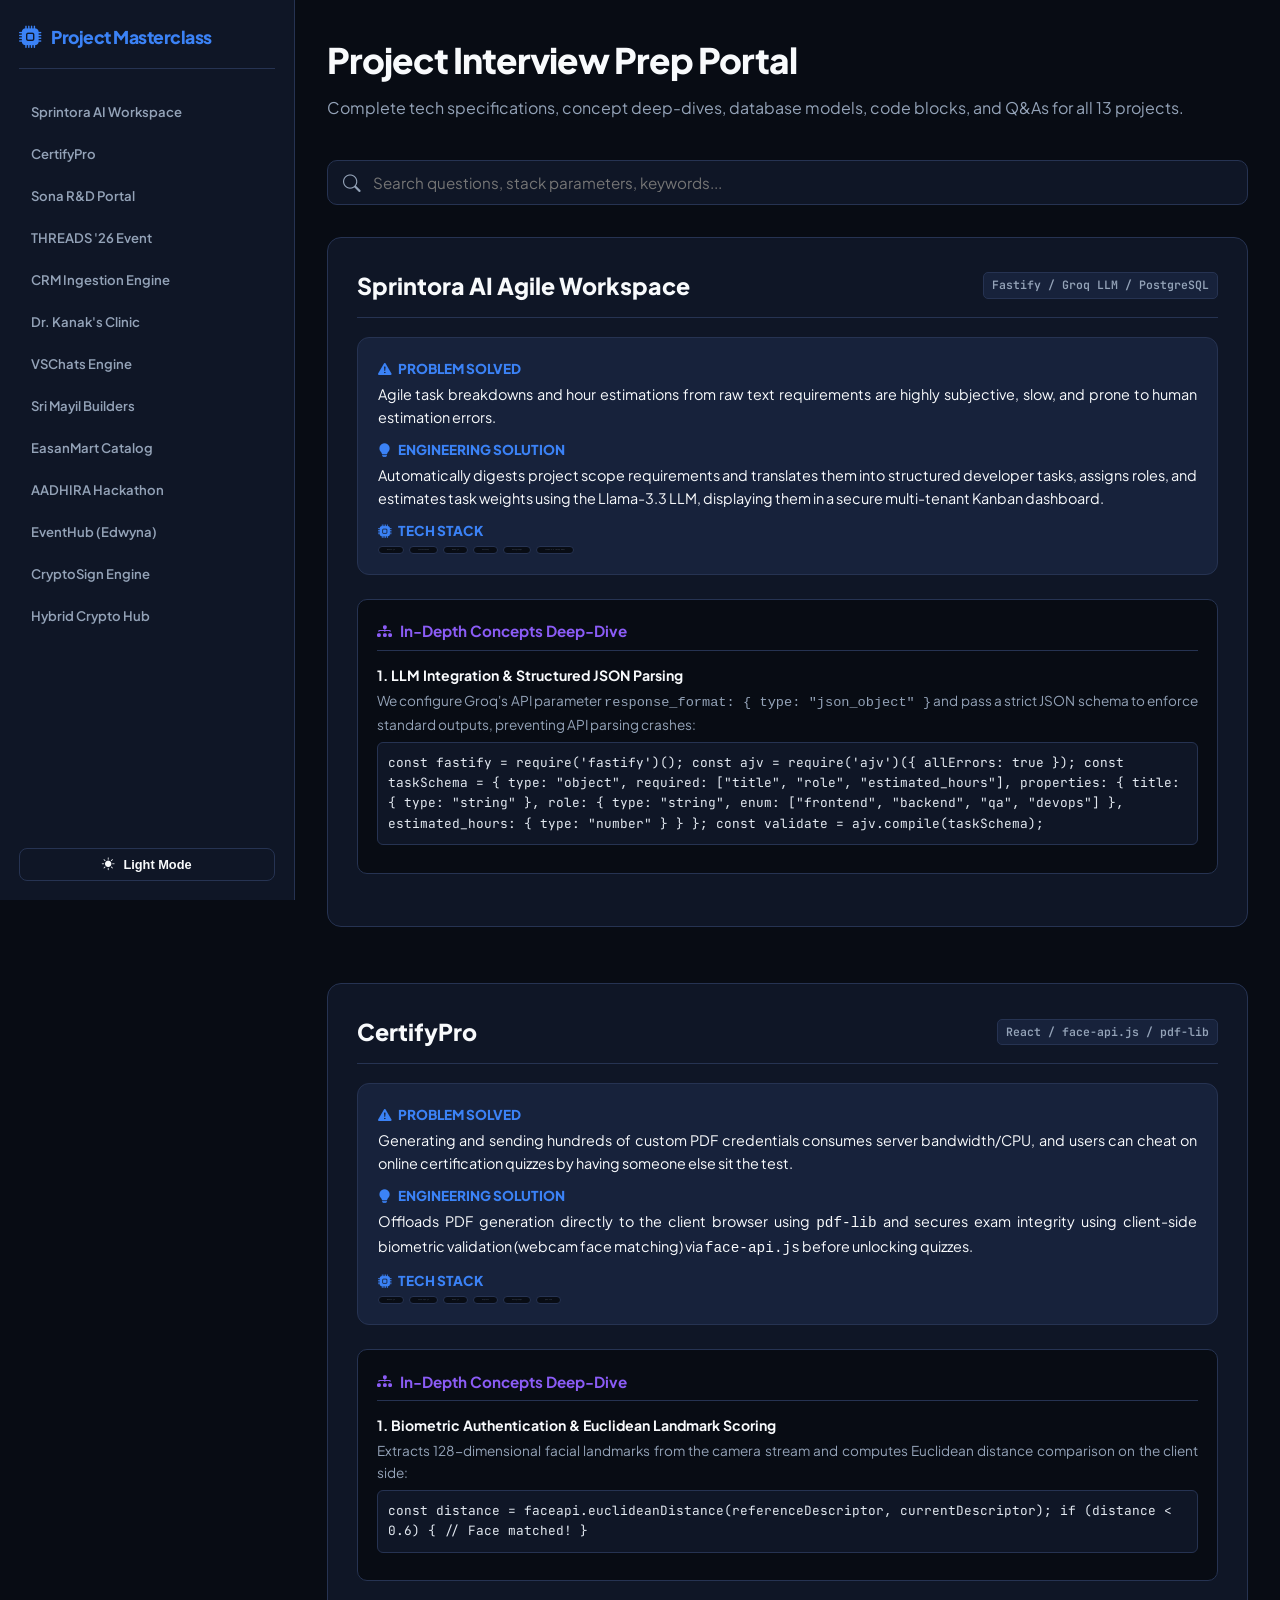
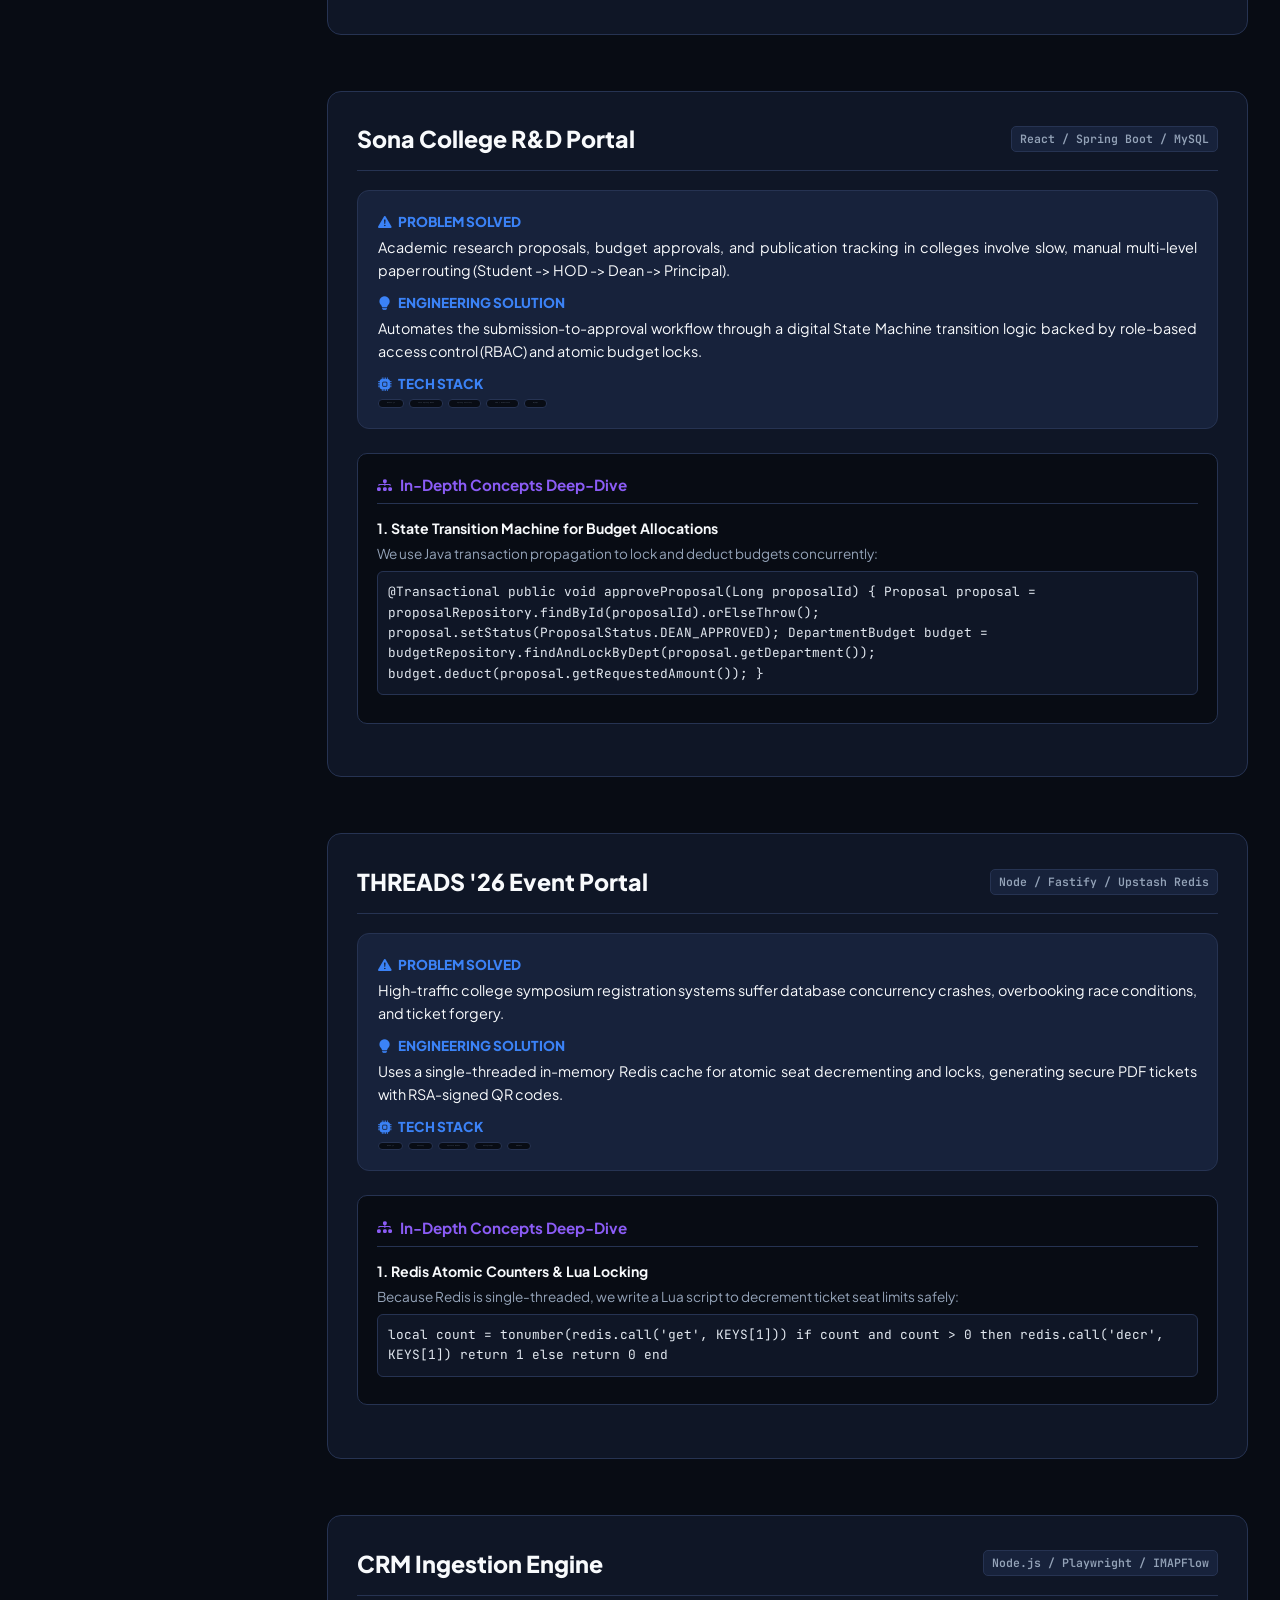
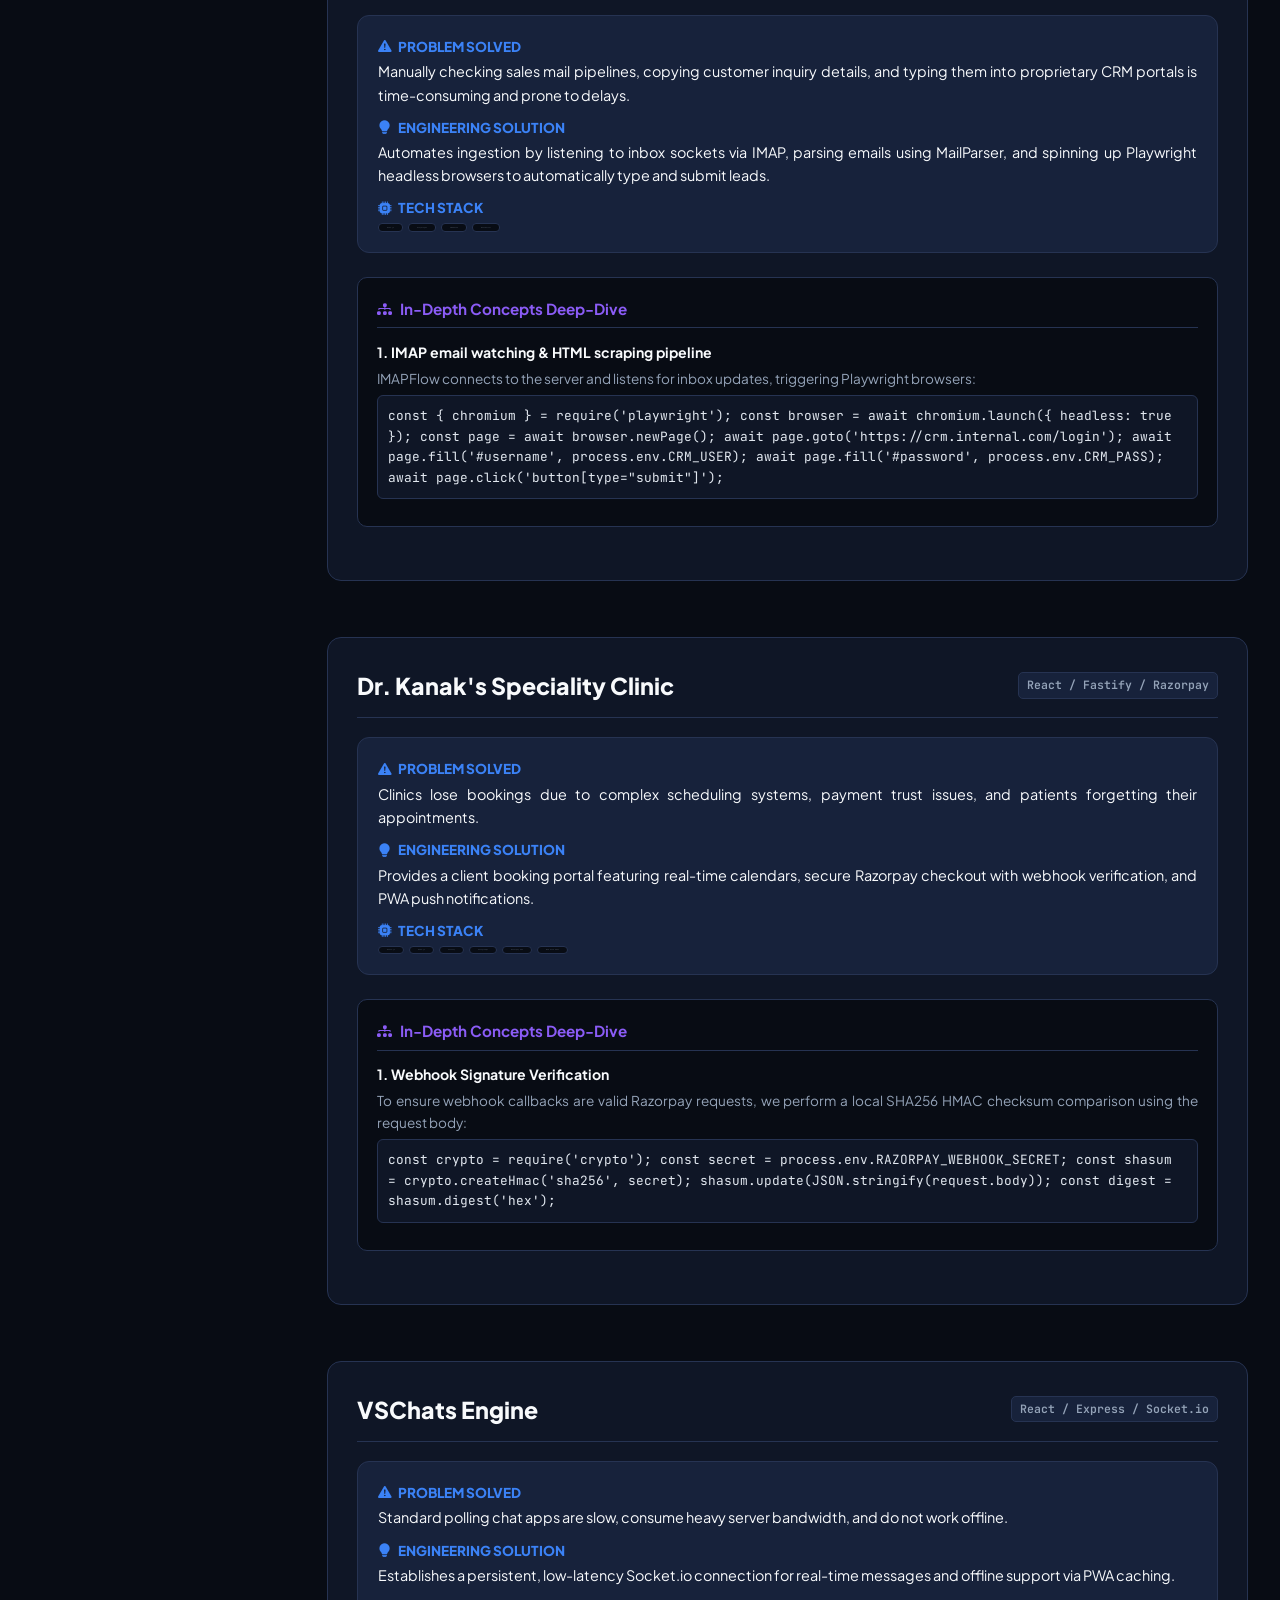
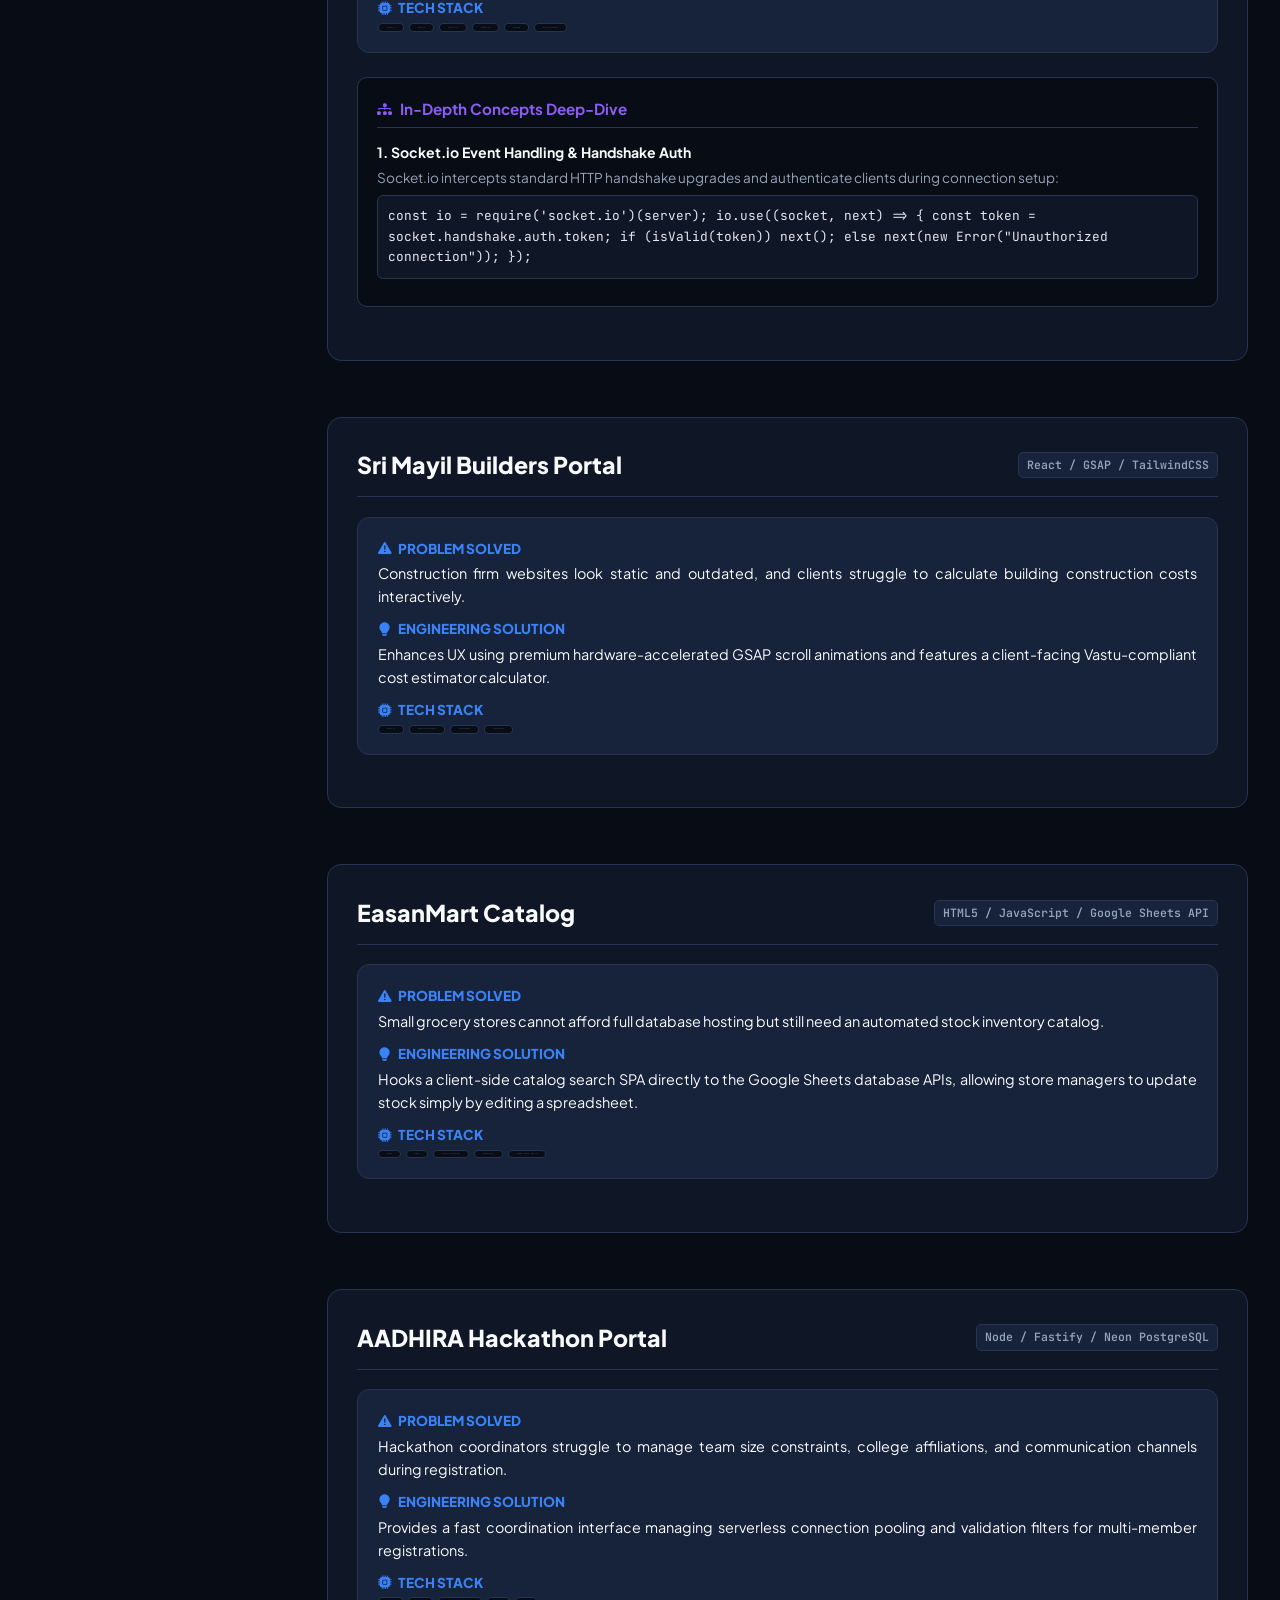
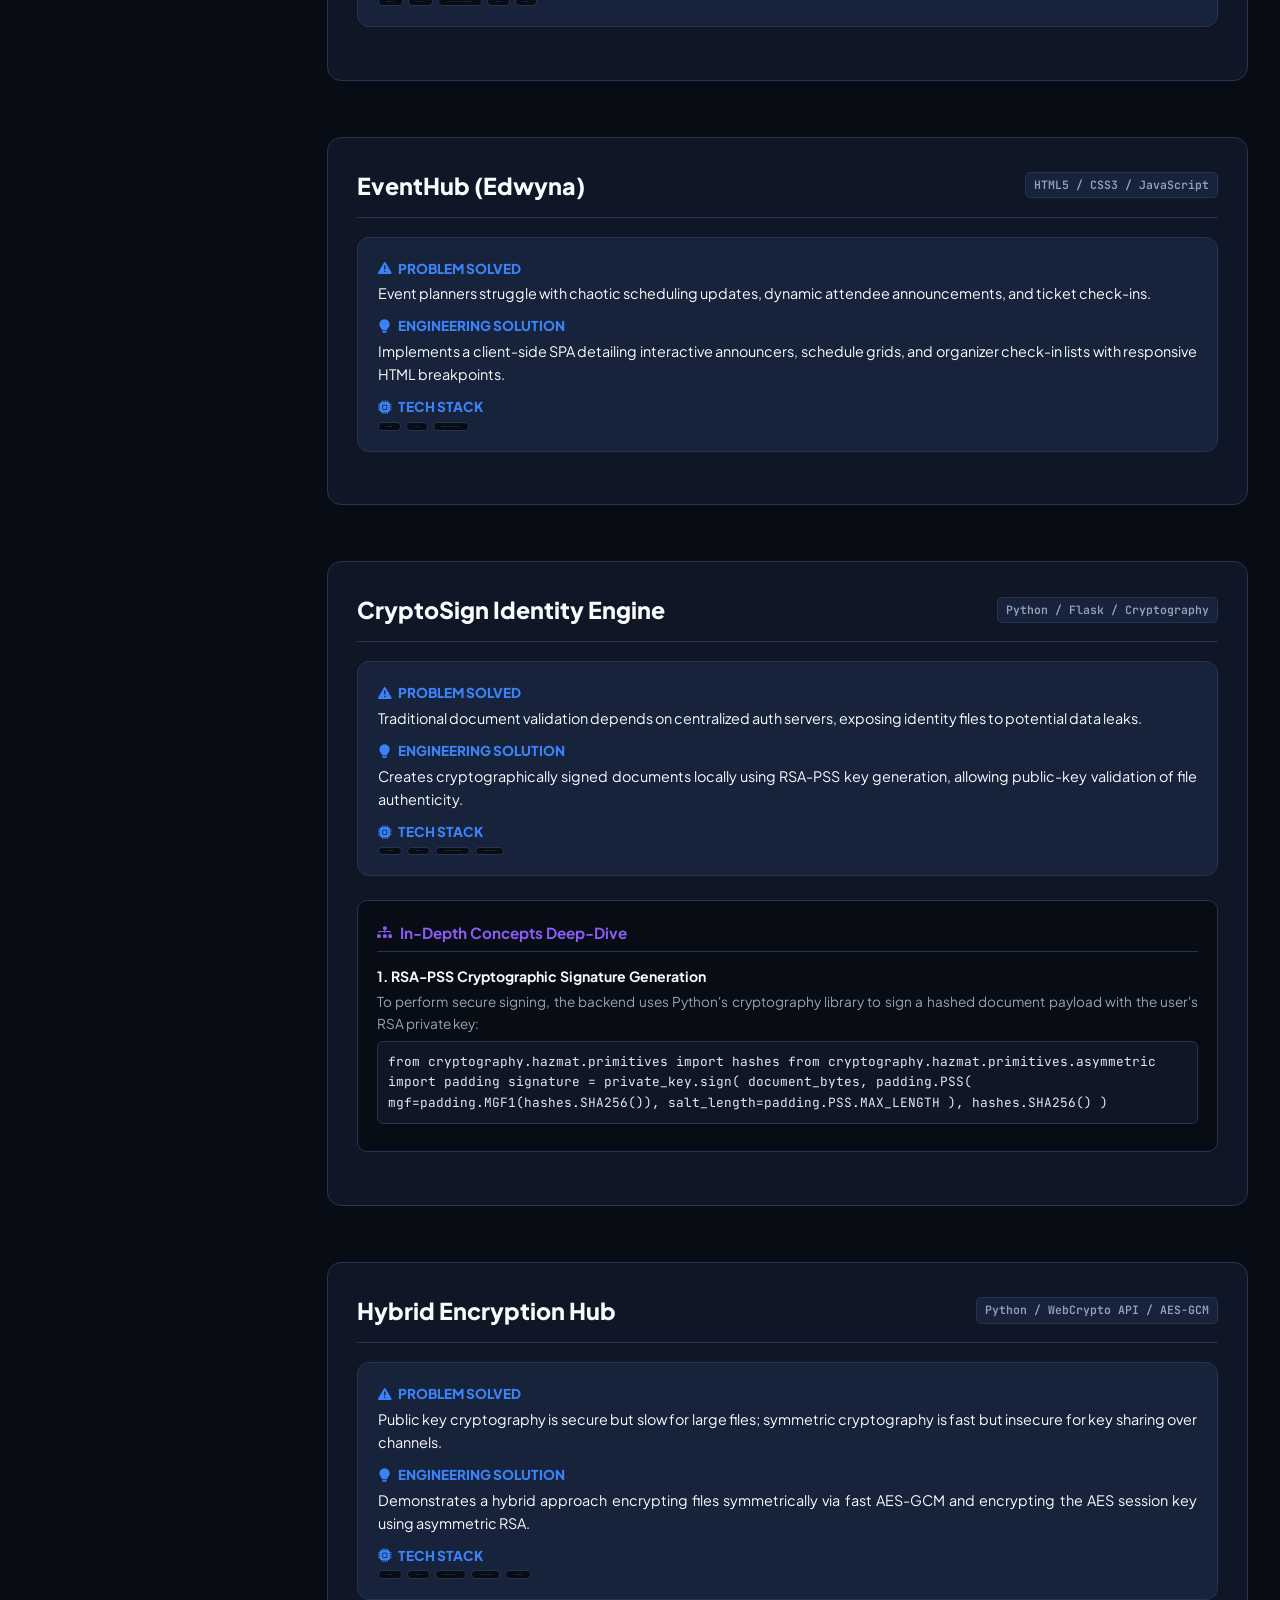
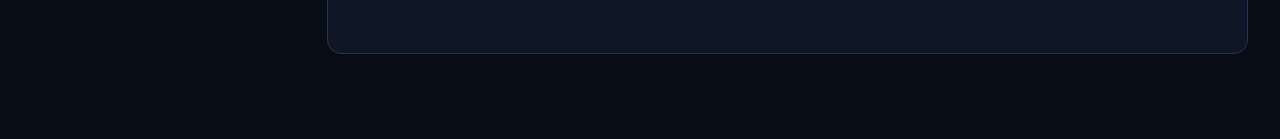
==== interview_prep.html @ 4190c203 "Initial commit of portfolio code" ====
<!DOCTYPE html>
<html lang="en">
<head>
<meta charset="UTF-8">
<meta name="viewport" content="width=device-width, initial-scale=1.0">
<title>Vimal Raj S - Ultimate Project Interview Prep Portal</title>
<!-- Bootstrap Icons -->
<link rel="stylesheet" href="https://cdn.jsdelivr.net/npm/bootstrap-icons@1.11.3/font/bootstrap-icons.min.css">
<!-- Google Fonts -->
<link rel="preconnect" href="https://fonts.googleapis.com">
<link rel="preconnect" href="https://fonts.gstatic.com" crossorigin>
<link href="https://fonts.googleapis.com/css2?family=Plus+Jakarta+Sans:wght@300;400;500;600;700;800&family=JetBrains+Mono:wght@400;500;600&display=swap" rel="stylesheet">
<style>
  :root {
    --bg-primary: #080c14;
    --bg-secondary: #0f1626;
    --bg-tertiary: #17223b;
    --text-primary: #f8fafc;
    --text-secondary: #94a3b8;
    --accent-blue: #3b82f6;
    --accent-emerald: #10b981;
    --accent-amber: #f59e0b;
    --accent-purple: #8b5cf6;
    --border-color: #263352;
    --font-sans: 'Plus Jakarta Sans', system-ui, sans-serif;
    --font-mono: 'JetBrains Mono', monospace;
  }

  [data-theme="light"] {
    --bg-primary: #f1f5f9;
    --bg-secondary: #ffffff;
    --bg-tertiary: #e2e8f0;
    --text-primary: #0f172a;
    --text-secondary: #475569;
    --accent-blue: #1d4ed8;
    --accent-emerald: #047857;
    --accent-amber: #b45309;
    --accent-purple: #6d28d9;
    --border-color: #cbd5e1;
  }

  * {
    box-sizing: border-box;
    margin: 0;
    padding: 0;
  }

  body {
    font-family: var(--font-sans);
    background-color: var(--bg-primary);
    color: var(--text-primary);
    line-height: 1.6;
    display: flex;
    min-height: 100vh;
    transition: background-color 0.3s, color 0.3s;
  }

  /* Sidebar Navigation */
  aside {
    width: 295px;
    background-color: var(--bg-secondary);
    border-right: 1px solid var(--border-color);
    position: fixed;
    top: 0;
    bottom: 0;
    left: 0;
    padding: 1.2rem;
    display: flex;
    flex-direction: column;
    z-index: 100;
  }

  .nav-header {
    display: flex;
    align-items: center;
    gap: 10px;
    margin-bottom: 1.5rem;
    padding-bottom: 0.8rem;
    border-bottom: 1px solid var(--border-color);
  }

  .nav-header h2 {
    font-size: 1.1rem;
    font-weight: 800;
    letter-spacing: -0.5px;
    color: var(--accent-blue);
  }

  .nav-links {
    list-style: none;
    display: flex;
    flex-direction: column;
    gap: 5px;
    flex-grow: 1;
    overflow-y: auto;
    padding-right: 4px;
  }

  /* Custom Scrollbar for Sidebar */
  .nav-links::-webkit-scrollbar {
    width: 4px;
  }
  .nav-links::-webkit-scrollbar-track {
    background: transparent;
  }
  .nav-links::-webkit-scrollbar-thumb {
    background: var(--border-color);
    border-radius: 4px;
  }

  .nav-item a {
    display: flex;
    align-items: center;
    gap: 8px;
    color: var(--text-secondary);
    text-decoration: none;
    padding: 8px 12px;
    border-radius: 6px;
    font-size: 0.82rem;
    font-weight: 600;
    transition: all 0.2s;
  }

  .nav-item a:hover, .nav-item.active a {
    color: var(--text-primary);
    background-color: var(--bg-tertiary);
  }

  .nav-item.active a {
    border-left: 3px solid var(--accent-blue);
    border-radius: 0 6px 6px 0;
    padding-left: 9px;
  }

  .theme-toggle {
    margin-top: 1rem;
    background: none;
    border: 1px solid var(--border-color);
    color: var(--text-primary);
    padding: 8px;
    border-radius: 8px;
    cursor: pointer;
    font-weight: 600;
    font-size: 0.8rem;
    display: flex;
    align-items: center;
    justify-content: center;
    gap: 8px;
    transition: all 0.2s;
    flex-shrink: 0;
  }

  .theme-toggle:hover {
    background-color: var(--bg-tertiary);
  }

  /* Main Content Area */
  main {
    margin-left: 295px;
    flex-grow: 1;
    padding: 2rem;
    max-width: 1100px;
  }

  header {
    margin-bottom: 2.5rem;
  }

  header h1 {
    font-size: 2.2rem;
    font-weight: 800;
    letter-spacing: -1px;
    margin-bottom: 0.4rem;
    color: var(--text-primary);
  }

  header p {
    color: var(--text-secondary);
    font-size: 1rem;
  }

  /* Search Engine Bar */
  .search-container {
    position: relative;
    margin-bottom: 2rem;
  }

  .search-input {
    width: 100%;
    padding: 12px 20px 12px 45px;
    background-color: var(--bg-secondary);
    border: 1px solid var(--border-color);
    border-radius: 10px;
    color: var(--text-primary);
    font-family: var(--font-sans);
    font-size: 0.95rem;
    transition: all 0.2s;
  }

  .search-input:focus {
    outline: none;
    border-color: var(--accent-blue);
    box-shadow: 0 0 0 3px rgba(59, 130, 246, 0.15);
  }

  .search-icon {
    position: absolute;
    left: 16px;
    top: 50%;
    transform: translateY(-50%);
    color: var(--text-secondary);
    font-size: 1.1rem;
  }

  /* Project Section Container */
  .project-section {
    background-color: var(--bg-secondary);
    border: 1px solid var(--border-color);
    border-radius: 14px;
    padding: 1.8rem;
    margin-bottom: 3.5rem;
    scroll-margin-top: 1.5rem;
  }

  .project-title-wrap {
    display: flex;
    justify-content: space-between;
    align-items: center;
    border-bottom: 1px solid var(--border-color);
    padding-bottom: 0.8rem;
    margin-bottom: 1.2rem;
  }

  .project-title {
    font-size: 1.45rem;
    font-weight: 800;
  }

  .project-tag {
    font-family: var(--font-mono);
    font-size: 0.72rem;
    font-weight: 600;
    padding: 3px 8px;
    border-radius: 5px;
    background-color: var(--bg-tertiary);
    border: 1px solid var(--border-color);
    color: var(--text-secondary);
  }

  /* Core Overview Card */
  .overview-card {
    background-color: var(--bg-tertiary);
    border: 1px solid var(--border-color);
    border-radius: 12px;
    padding: 1.25rem;
    margin-bottom: 1.5rem;
  }

  .overview-section {
    margin-bottom: 10px;
  }
  .overview-section:last-child {
    margin-bottom: 0;
  }

  .overview-label {
    font-size: 0.85rem;
    font-weight: 800;
    text-transform: uppercase;
    color: var(--accent-blue);
    display: flex;
    align-items: center;
    gap: 6px;
    margin-bottom: 3px;
  }

  .overview-text {
    font-size: 0.9rem;
    color: var(--text-primary);
    text-align: justify;
  }

  .tech-badges {
    display: flex;
    flex-wrap: wrap;
    gap: 5px;
    margin-top: 4px;
  }

  .tech-badge {
    background-color: var(--bg-primary);
    border: 1px solid var(--border-color);
    color: var(--text-secondary);
    padding: 2.5px 8px;
    border-radius: 4px;
    font-size: 0.75pt;
    font-family: var(--font-mono);
    font-weight: 600;
  }

  /* Concept Deep-Dive Section */
  .concept-container {
    background-color: var(--bg-primary);
    border: 1px solid var(--border-color);
    border-radius: 10px;
    padding: 1.2rem;
    margin-bottom: 1.5rem;
  }

  .concept-header {
    font-size: 0.95rem;
    font-weight: 700;
    color: var(--accent-purple);
    margin-bottom: 0.8rem;
    display: flex;
    align-items: center;
    gap: 8px;
    border-bottom: 1px solid var(--border-color);
    padding-bottom: 6px;
  }

  .concept-block {
    margin-bottom: 1.2rem;
  }

  .concept-block:last-child {
    margin-bottom: 0;
  }

  .concept-title {
    font-size: 0.88rem;
    font-weight: 700;
    color: var(--text-primary);
    margin-bottom: 4px;
  }

  .concept-desc {
    font-size: 0.85rem;
    color: var(--text-secondary);
    text-align: justify;
    margin-bottom: 6px;
  }

  .code-block {
    font-family: var(--font-mono);
    font-size: 0.8rem;
    background-color: var(--bg-secondary);
    border: 1px solid var(--border-color);
    padding: 10px;
    border-radius: 6px;
    overflow-x: auto;
    color: #e2e8f0;
    margin-top: 5px;
    margin-bottom: 8px;
  }

  /* Q&A Accordion System */
  .qa-title {
    font-size: 0.95rem;
    font-weight: 700;
    margin-bottom: 0.8rem;
    color: var(--text-primary);
  }

  .accordion-item {
    border: 1px solid var(--border-color);
    border-radius: 8px;
    margin-bottom: 8px;
    overflow: hidden;
    background-color: var(--bg-primary);
  }

  .accordion-header {
    width: 100%;
    padding: 12px 16px;
    background: none;
    border: none;
    text-align: left;
    color: var(--text-primary);
    font-family: var(--font-sans);
    font-size: 0.88rem;
    font-weight: 600;
    cursor: pointer;
    display: flex;
    justify-content: space-between;
    align-items: center;
    gap: 15px;
    transition: background-color 0.2s;
  }

  .accordion-header:hover {
    background-color: var(--bg-tertiary);
  }

  .accordion-header i {
    color: var(--accent-blue);
    transition: transform 0.3s;
    font-size: 0.9rem;
  }

  .accordion-item.active .accordion-header i {
    transform: rotate(180deg);
  }

  .accordion-content {
    max-height: 0;
    overflow: hidden;
    transition: max-height 0.3s ease-out;
    background-color: var(--bg-secondary);
  }

  .accordion-body {
    padding: 16px;
    font-size: 0.85rem;
    color: var(--text-secondary);
    border-top: 1px solid var(--border-color);
    text-align: justify;
  }

  /* Responsive Design */
  @media (max-width: 950px) {
    body {
      flex-direction: column;
    }
    aside {
      width: 100%;
      height: auto;
      position: relative;
      border-right: none;
      border-bottom: 1px solid var(--border-color);
    }
    .nav-links {
      flex-direction: row;
      flex-wrap: wrap;
      gap: 5px;
      margin-bottom: 1rem;
    }
    .nav-item a {
      padding: 6px 12px;
    }
    main {
      margin-left: 0;
      padding: 1.5rem;
    }
  }
</style>
</head>
<body>

<aside>
  <div class="nav-header">
    <i class="bi bi-cpu-fill" style="color: var(--accent-blue); font-size: 1.4rem;"></i>
    <h2>Project Masterclass</h2>
  </div>
  
  <ul class="nav-links">
    <li class="nav-item active" data-target="sprintora"><a href="#sprintora">Sprintora AI Workspace</a></li>
    <li class="nav-item" data-target="certifypro"><a href="#certifypro">CertifyPro</a></li>
    <li class="nav-item" data-target="sonard"><a href="#sonard">Sona R&D Portal</a></li>
    <li class="nav-item" data-target="threads"><a href="#threads">THREADS '26 Event</a></li>
    <li class="nav-item" data-target="crm"><a href="#crm">CRM Ingestion Engine</a></li>
    <li class="nav-item" data-target="drkanaks"><a href="#drkanaks">Dr. Kanak's Clinic</a></li>
    <li class="nav-item" data-target="vschats"><a href="#vschats">VSChats Engine</a></li>
    <li class="nav-item" data-target="smb"><a href="#smb">Sri Mayil Builders</a></li>
    <li class="nav-item" data-target="easanmart"><a href="#easanmart">EasanMart Catalog</a></li>
    <li class="nav-item" data-target="aadhira"><a href="#aadhira">AADHIRA Hackathon</a></li>
    <li class="nav-item" data-target="edwyna"><a href="#edwyna">EventHub (Edwyna)</a></li>
    <li class="nav-item" data-target="cryptosign"><a href="#cryptosign">CryptoSign Engine</a></li>
    <li class="nav-item" data-target="hybridcrypto"><a href="#hybridcrypto">Hybrid Crypto Hub</a></li>
  </ul>
  
  <button class="theme-toggle" id="theme-btn">
    <i class="bi bi-sun-fill"></i>
    <span>Light Mode</span>
  </button>
</aside>

<main>
  <header>
    <h1>Project Interview Prep Portal</h1>
    <p>Complete tech specifications, concept deep-dives, database models, code blocks, and Q&As for all 13 projects.</p>
  </header>
  
  <div class="search-container">
    <i class="bi bi-search search-icon"></i>
    <input type="text" id="search-box" class="search-input" placeholder="Search questions, stack parameters, keywords...">
  </div>

  <!-- SPRINTORA SECTION -->
  <section id="sprintora" class="project-section">
    <div class="project-title-wrap">
      <h2 class="project-title">Sprintora AI Agile Workspace</h2>
      <span class="project-tag">Fastify / Groq LLM / PostgreSQL</span>
    </div>
    
    <div class="overview-card">
      <div class="overview-section">
        <div class="overview-label"><i class="bi bi-exclamation-triangle-fill"></i> Problem Solved</div>
        <div class="overview-text">Agile task breakdowns and hour estimations from raw text requirements are highly subjective, slow, and prone to human estimation errors.</div>
      </div>
      <div class="overview-section" style="margin-top: 10px;">
        <div class="overview-label"><i class="bi bi-lightbulb-fill"></i> Engineering Solution</div>
        <div class="overview-text">Automatically digests project scope requirements and translates them into structured developer tasks, assigns roles, and estimates task weights using the Llama-3.3 LLM, displaying them in a secure multi-tenant Kanban dashboard.</div>
      </div>
      <div class="overview-section" style="margin-top: 10px;">
        <div class="overview-label"><i class="bi bi-cpu-fill"></i> Tech Stack</div>
        <div class="tech-badges">
          <span class="tech-badge">React.js</span>
          <span class="tech-badge">TailwindCSS</span>
          <span class="tech-badge">Node.js</span>
          <span class="tech-badge">Fastify</span>
          <span class="tech-badge">PostgreSQL</span>
          <span class="tech-badge">Llama-3.3 (Groq API)</span>
        </div>
      </div>
    </div>

    <div class="concept-container">
      <div class="concept-header"><i class="bi bi-diagram-3-fill"></i> In-Depth Concepts Deep-Dive</div>
      <div class="concept-block">
        <div class="concept-title">1. LLM Integration & Structured JSON Parsing</div>
        <div class="concept-desc">
          We configure Groq's API parameter <code>response_format: { type: "json_object" }</code> and pass a strict JSON schema to enforce standard outputs, preventing API parsing crashes:
        </div>
        <div class="code-block">
const fastify = require('fastify')();
const ajv = require('ajv')({ allErrors: true });
const taskSchema = {
  type: "object",
  required: ["title", "role", "estimated_hours"],
  properties: {
    title: { type: "string" },
    role: { type: "string", enum: ["frontend", "backend", "qa", "devops"] },
    estimated_hours: { type: "number" }
  }
};
const validate = ajv.compile(taskSchema);
        </div>
      </div>
    </div>
  </section>

  <!-- CERTIFYPRO SECTION -->
  <section id="certifypro" class="project-section">
    <div class="project-title-wrap">
      <h2 class="project-title">CertifyPro</h2>
      <span class="project-tag">React / face-api.js / pdf-lib</span>
    </div>
    
    <div class="overview-card">
      <div class="overview-section">
        <div class="overview-label"><i class="bi bi-exclamation-triangle-fill"></i> Problem Solved</div>
        <div class="overview-text">Generating and sending hundreds of custom PDF credentials consumes server bandwidth/CPU, and users can cheat on online certification quizzes by having someone else sit the test.</div>
      </div>
      <div class="overview-section" style="margin-top: 10px;">
        <div class="overview-label"><i class="bi bi-lightbulb-fill"></i> Engineering Solution</div>
        <div class="overview-text">Offloads PDF generation directly to the client browser using <code>pdf-lib</code> and secures exam integrity using client-side biometric validation (webcam face matching) via <code>face-api.js</code> before unlocking quizzes.</div>
      </div>
      <div class="overview-section" style="margin-top: 10px;">
        <div class="overview-label"><i class="bi bi-cpu-fill"></i> Tech Stack</div>
        <div class="tech-badges">
          <span class="tech-badge">React.js</span>
          <span class="tech-badge">face-api.js</span>
          <span class="tech-badge">Node.js</span>
          <span class="tech-badge">Express</span>
          <span class="tech-badge">PostgreSQL</span>
          <span class="tech-badge">pdf-lib</span>
        </div>
      </div>
    </div>

    <div class="concept-container">
      <div class="concept-header"><i class="bi bi-diagram-3-fill"></i> In-Depth Concepts Deep-Dive</div>
      <div class="concept-block">
        <div class="concept-title">1. Biometric Authentication & Euclidean Landmark Scoring</div>
        <div class="concept-desc">
          Extracts 128-dimensional facial landmarks from the camera stream and computes Euclidean distance comparison on the client side:
        </div>
        <div class="code-block">
const distance = faceapi.euclideanDistance(referenceDescriptor, currentDescriptor);
if (distance < 0.6) {
  // Face matched!
}
        </div>
      </div>
    </div>
  </section>

  <!-- SONA R&D SECTION -->
  <section id="sonard" class="project-section">
    <div class="project-title-wrap">
      <h2 class="project-title">Sona College R&D Portal</h2>
      <span class="project-tag">React / Spring Boot / MySQL</span>
    </div>
    
    <div class="overview-card">
      <div class="overview-section">
        <div class="overview-label"><i class="bi bi-exclamation-triangle-fill"></i> Problem Solved</div>
        <div class="overview-text">Academic research proposals, budget approvals, and publication tracking in colleges involve slow, manual multi-level paper routing (Student -> HOD -> Dean -> Principal).</div>
      </div>
      <div class="overview-section" style="margin-top: 10px;">
        <div class="overview-label"><i class="bi bi-lightbulb-fill"></i> Engineering Solution</div>
        <div class="overview-text">Automates the submission-to-approval workflow through a digital State Machine transition logic backed by role-based access control (RBAC) and atomic budget locks.</div>
      </div>
      <div class="overview-section" style="margin-top: 10px;">
        <div class="overview-label"><i class="bi bi-cpu-fill"></i> Tech Stack</div>
        <div class="tech-badges">
          <span class="tech-badge">React.js</span>
          <span class="tech-badge">Java Spring Boot</span>
          <span class="tech-badge">Spring Security</span>
          <span class="tech-badge">JPA / Hibernate</span>
          <span class="tech-badge">MySQL</span>
        </div>
      </div>
    </div>

    <div class="concept-container">
      <div class="concept-header"><i class="bi bi-diagram-3-fill"></i> In-Depth Concepts Deep-Dive</div>
      <div class="concept-block">
        <div class="concept-title">1. State Transition Machine for Budget Allocations</div>
        <div class="concept-desc">
          We use Java transaction propagation to lock and deduct budgets concurrently:
        </div>
        <div class="code-block">
@Transactional
public void approveProposal(Long proposalId) {
    Proposal proposal = proposalRepository.findById(proposalId).orElseThrow();
    proposal.setStatus(ProposalStatus.DEAN_APPROVED);
    DepartmentBudget budget = budgetRepository.findAndLockByDept(proposal.getDepartment());
    budget.deduct(proposal.getRequestedAmount());
}
        </div>
      </div>
    </div>
  </section>

  <!-- THREADS SECTION -->
  <section id="threads" class="project-section">
    <div class="project-title-wrap">
      <h2 class="project-title">THREADS '26 Event Portal</h2>
      <span class="project-tag">Node / Fastify / Upstash Redis</span>
    </div>
    
    <div class="overview-card">
      <div class="overview-section">
        <div class="overview-label"><i class="bi bi-exclamation-triangle-fill"></i> Problem Solved</div>
        <div class="overview-text">High-traffic college symposium registration systems suffer database concurrency crashes, overbooking race conditions, and ticket forgery.</div>
      </div>
      <div class="overview-section" style="margin-top: 10px;">
        <div class="overview-label"><i class="bi bi-lightbulb-fill"></i> Engineering Solution</div>
        <div class="overview-text">Uses a single-threaded in-memory Redis cache for atomic seat decrementing and locks, generating secure PDF tickets with RSA-signed QR codes.</div>
      </div>
      <div class="overview-section" style="margin-top: 10px;">
        <div class="overview-label"><i class="bi bi-cpu-fill"></i> Tech Stack</div>
        <div class="tech-badges">
          <span class="tech-badge">Node.js</span>
          <span class="tech-badge">Fastify</span>
          <span class="tech-badge">Upstash Redis</span>
          <span class="tech-badge">PostgreSQL</span>
          <span class="tech-badge">PDFKit</span>
        </div>
      </div>
    </div>

    <div class="concept-container">
      <div class="concept-header"><i class="bi bi-diagram-3-fill"></i> In-Depth Concepts Deep-Dive</div>
      <div class="concept-block">
        <div class="concept-title">1. Redis Atomic Counters & Lua Locking</div>
        <div class="concept-desc">
          Because Redis is single-threaded, we write a Lua script to decrement ticket seat limits safely:
        </div>
        <div class="code-block">
local count = tonumber(redis.call('get', KEYS[1]))
if count and count > 0 then
    redis.call('decr', KEYS[1])
    return 1
else
    return 0
end
        </div>
      </div>
    </div>
  </section>

  <!-- CRM INGESTION SECTION -->
  <section id="crm" class="project-section">
    <div class="project-title-wrap">
      <h2 class="project-title">CRM Ingestion Engine</h2>
      <span class="project-tag">Node.js / Playwright / IMAPFlow</span>
    </div>
    
    <div class="overview-card">
      <div class="overview-section">
        <div class="overview-label"><i class="bi bi-exclamation-triangle-fill"></i> Problem Solved</div>
        <div class="overview-text">Manually checking sales mail pipelines, copying customer inquiry details, and typing them into proprietary CRM portals is time-consuming and prone to delays.</div>
      </div>
      <div class="overview-section" style="margin-top: 10px;">
        <div class="overview-label"><i class="bi bi-lightbulb-fill"></i> Engineering Solution</div>
        <div class="overview-text">Automates ingestion by listening to inbox sockets via IMAP, parsing emails using MailParser, and spinning up Playwright headless browsers to automatically type and submit leads.</div>
      </div>
      <div class="overview-section" style="margin-top: 10px;">
        <div class="overview-label"><i class="bi bi-cpu-fill"></i> Tech Stack</div>
        <div class="tech-badges">
          <span class="tech-badge">Node.js</span>
          <span class="tech-badge">Playwright</span>
          <span class="tech-badge">IMAPFlow</span>
          <span class="tech-badge">MailParser</span>
        </div>
      </div>
    </div>

    <div class="concept-container">
      <div class="concept-header"><i class="bi bi-diagram-3-fill"></i> In-Depth Concepts Deep-Dive</div>
      <div class="concept-block">
        <div class="concept-title">1. IMAP email watching & HTML scraping pipeline</div>
        <div class="concept-desc">
          IMAPFlow connects to the server and listens for inbox updates, triggering Playwright browsers:
        </div>
        <div class="code-block">
const { chromium } = require('playwright');
const browser = await chromium.launch({ headless: true });
const page = await browser.newPage();
await page.goto('https://crm.internal.com/login');
await page.fill('#username', process.env.CRM_USER);
await page.fill('#password', process.env.CRM_PASS);
await page.click('button[type="submit"]');
        </div>
      </div>
    </div>
  </section>

  <!-- DR KANAKS SECTION -->
  <section id="drkanaks" class="project-section">
    <div class="project-title-wrap">
      <h2 class="project-title">Dr. Kanak's Speciality Clinic</h2>
      <span class="project-tag">React / Fastify / Razorpay</span>
    </div>
    
    <div class="overview-card">
      <div class="overview-section">
        <div class="overview-label"><i class="bi bi-exclamation-triangle-fill"></i> Problem Solved</div>
        <div class="overview-text">Clinics lose bookings due to complex scheduling systems, payment trust issues, and patients forgetting their appointments.</div>
      </div>
      <div class="overview-section" style="margin-top: 10px;">
        <div class="overview-label"><i class="bi bi-lightbulb-fill"></i> Engineering Solution</div>
        <div class="overview-text">Provides a client booking portal featuring real-time calendars, secure Razorpay checkout with webhook verification, and PWA push notifications.</div>
      </div>
      <div class="overview-section" style="margin-top: 10px;">
        <div class="overview-label"><i class="bi bi-cpu-fill"></i> Tech Stack</div>
        <div class="tech-badges">
          <span class="tech-badge">React.js</span>
          <span class="tech-badge">Node.js</span>
          <span class="tech-badge">Fastify</span>
          <span class="tech-badge">PostgreSQL</span>
          <span class="tech-badge">Razorpay API</span>
          <span class="tech-badge">Web Push APIs</span>
        </div>
      </div>
    </div>

    <div class="concept-container">
      <div class="concept-header"><i class="bi bi-diagram-3-fill"></i> In-Depth Concepts Deep-Dive</div>
      <div class="concept-block">
        <div class="concept-title">1. Webhook Signature Verification</div>
        <div class="concept-desc">
          To ensure webhook callbacks are valid Razorpay requests, we perform a local SHA256 HMAC checksum comparison using the request body:
        </div>
        <div class="code-block">
const crypto = require('crypto');
const secret = process.env.RAZORPAY_WEBHOOK_SECRET;
const shasum = crypto.createHmac('sha256', secret);
shasum.update(JSON.stringify(request.body));
const digest = shasum.digest('hex');
        </div>
      </div>
    </div>
  </section>

  <!-- VSCHATS SECTION -->
  <section id="vschats" class="project-section">
    <div class="project-title-wrap">
      <h2 class="project-title">VSChats Engine</h2>
      <span class="project-tag">React / Express / Socket.io</span>
    </div>
    
    <div class="overview-card">
      <div class="overview-section">
        <div class="overview-label"><i class="bi bi-exclamation-triangle-fill"></i> Problem Solved</div>
        <div class="overview-text">Standard polling chat apps are slow, consume heavy server bandwidth, and do not work offline.</div>
      </div>
      <div class="overview-section" style="margin-top: 10px;">
        <div class="overview-label"><i class="bi bi-lightbulb-fill"></i> Engineering Solution</div>
        <div class="overview-text">Establishes a persistent, low-latency Socket.io connection for real-time messages and offline support via PWA caching.</div>
      </div>
      <div class="overview-section" style="margin-top: 10px;">
        <div class="overview-label"><i class="bi bi-cpu-fill"></i> Tech Stack</div>
        <div class="tech-badges">
          <span class="tech-badge">React.js</span>
          <span class="tech-badge">Node.js</span>
          <span class="tech-badge">Express.js</span>
          <span class="tech-badge">Socket.io</span>
          <span class="tech-badge">MongoDB</span>
          <span class="tech-badge">Service Workers</span>
        </div>
      </div>
    </div>

    <div class="concept-container">
      <div class="concept-header"><i class="bi bi-diagram-3-fill"></i> In-Depth Concepts Deep-Dive</div>
      <div class="concept-block">
        <div class="concept-title">1. Socket.io Event Handling & Handshake Auth</div>
        <div class="concept-desc">
          Socket.io intercepts standard HTTP handshake upgrades and authenticate clients during connection setup:
        </div>
        <div class="code-block">
const io = require('socket.io')(server);
io.use((socket, next) => {
    const token = socket.handshake.auth.token;
    if (isValid(token)) next();
    else next(new Error("Unauthorized connection"));
});
        </div>
      </div>
    </div>
  </section>

  <!-- SRI MAYIL BUILDERS SECTION -->
  <section id="smb" class="project-section">
    <div class="project-title-wrap">
      <h2 class="project-title">Sri Mayil Builders Portal</h2>
      <span class="project-tag">React / GSAP / TailwindCSS</span>
    </div>
    
    <div class="overview-card">
      <div class="overview-section">
        <div class="overview-label"><i class="bi bi-exclamation-triangle-fill"></i> Problem Solved</div>
        <div class="overview-text">Construction firm websites look static and outdated, and clients struggle to calculate building construction costs interactively.</div>
      </div>
      <div class="overview-section" style="margin-top: 10px;">
        <div class="overview-label"><i class="bi bi-lightbulb-fill"></i> Engineering Solution</div>
        <div class="overview-text">Enhances UX using premium hardware-accelerated GSAP scroll animations and features a client-facing Vastu-compliant cost estimator calculator.</div>
      </div>
      <div class="overview-section" style="margin-top: 10px;">
        <div class="overview-label"><i class="bi bi-cpu-fill"></i> Tech Stack</div>
        <div class="tech-badges">
          <span class="tech-badge">React.js</span>
          <span class="tech-badge">GSAP ScrollTrigger</span>
          <span class="tech-badge">TailwindCSS</span>
          <span class="tech-badge">tsparticles</span>
        </div>
      </div>
    </div>
  </section>

  <!-- EASANMART SECTION -->
  <section id="easanmart" class="project-section">
    <div class="project-title-wrap">
      <h2 class="project-title">EasanMart Catalog</h2>
      <span class="project-tag">HTML5 / JavaScript / Google Sheets API</span>
    </div>
    
    <div class="overview-card">
      <div class="overview-section">
        <div class="overview-label"><i class="bi bi-exclamation-triangle-fill"></i> Problem Solved</div>
        <div class="overview-text">Small grocery stores cannot afford full database hosting but still need an automated stock inventory catalog.</div>
      </div>
      <div class="overview-section" style="margin-top: 10px;">
        <div class="overview-label"><i class="bi bi-lightbulb-fill"></i> Engineering Solution</div>
        <div class="overview-text">Hooks a client-side catalog search SPA directly to the Google Sheets database APIs, allowing store managers to update stock simply by editing a spreadsheet.</div>
      </div>
      <div class="overview-section" style="margin-top: 10px;">
        <div class="overview-label"><i class="bi bi-cpu-fill"></i> Tech Stack</div>
        <div class="tech-badges">
          <span class="tech-badge">HTML5</span>
          <span class="tech-badge">CSS3</span>
          <span class="tech-badge">Vanilla JavaScript</span>
          <span class="tech-badge">Bootstrap 5</span>
          <span class="tech-badge">Google Sheets API v4</span>
        </div>
      </div>
    </div>
  </section>

  <!-- AADHIRA SECTION -->
  <section id="aadhira" class="project-section">
    <div class="project-title-wrap">
      <h2 class="project-title">AADHIRA Hackathon Portal</h2>
      <span class="project-tag">Node / Fastify / Neon PostgreSQL</span>
    </div>
    
    <div class="overview-card">
      <div class="overview-section">
        <div class="overview-label"><i class="bi bi-exclamation-triangle-fill"></i> Problem Solved</div>
        <div class="overview-text">Hackathon coordinators struggle to manage team size constraints, college affiliations, and communication channels during registration.</div>
      </div>
      <div class="overview-section" style="margin-top: 10px;">
        <div class="overview-label"><i class="bi bi-lightbulb-fill"></i> Engineering Solution</div>
        <div class="overview-text">Provides a fast coordination interface managing serverless connection pooling and validation filters for multi-member registrations.</div>
      </div>
      <div class="overview-section" style="margin-top: 10px;">
        <div class="overview-label"><i class="bi bi-cpu-fill"></i> Tech Stack</div>
        <div class="tech-badges">
          <span class="tech-badge">Node.js</span>
          <span class="tech-badge">Fastify</span>
          <span class="tech-badge">Neon Serverless PostgreSQL</span>
          <span class="tech-badge">HTML5</span>
          <span class="tech-badge">CSS3</span>
        </div>
      </div>
    </div>
  </section>

  <!-- EDWYNA SECTION -->
  <section id="edwyna" class="project-section">
    <div class="project-title-wrap">
      <h2 class="project-title">EventHub (Edwyna)</h2>
      <span class="project-tag">HTML5 / CSS3 / JavaScript</span>
    </div>
    
    <div class="overview-card">
      <div class="overview-section">
        <div class="overview-label"><i class="bi bi-exclamation-triangle-fill"></i> Problem Solved</div>
        <div class="overview-text">Event planners struggle with chaotic scheduling updates, dynamic attendee announcements, and ticket check-ins.</div>
      </div>
      <div class="overview-section" style="margin-top: 10px;">
        <div class="overview-label"><i class="bi bi-lightbulb-fill"></i> Engineering Solution</div>
        <div class="overview-text">Implements a client-side SPA detailing interactive announcers, schedule grids, and organizer check-in lists with responsive HTML breakpoints.</div>
      </div>
      <div class="overview-section" style="margin-top: 10px;">
        <div class="overview-label"><i class="bi bi-cpu-fill"></i> Tech Stack</div>
        <div class="tech-badges">
          <span class="tech-badge">HTML5</span>
          <span class="tech-badge">CSS3</span>
          <span class="tech-badge">Vanilla JavaScript</span>
        </div>
      </div>
    </div>
  </section>

  <!-- CRYPTOSIGN SECTION -->
  <section id="cryptosign" class="project-section">
    <div class="project-title-wrap">
      <h2 class="project-title">CryptoSign Identity Engine</h2>
      <span class="project-tag">Python / Flask / Cryptography</span>
    </div>
    
    <div class="overview-card">
      <div class="overview-section">
        <div class="overview-label"><i class="bi bi-exclamation-triangle-fill"></i> Problem Solved</div>
        <div class="overview-text">Traditional document validation depends on centralized auth servers, exposing identity files to potential data leaks.</div>
      </div>
      <div class="overview-section" style="margin-top: 10px;">
        <div class="overview-label"><i class="bi bi-lightbulb-fill"></i> Engineering Solution</div>
        <div class="overview-text">Creates cryptographically signed documents locally using RSA-PSS key generation, allowing public-key validation of file authenticity.</div>
      </div>
      <div class="overview-section" style="margin-top: 10px;">
        <div class="overview-label"><i class="bi bi-cpu-fill"></i> Tech Stack</div>
        <div class="tech-badges">
          <span class="tech-badge">Python</span>
          <span class="tech-badge">Flask</span>
          <span class="tech-badge">pyca/cryptography</span>
          <span class="tech-badge">Bootstrap 5</span>
        </div>
      </div>
    </div>

    <div class="concept-container">
      <div class="concept-header"><i class="bi bi-diagram-3-fill"></i> In-Depth Concepts Deep-Dive</div>
      <div class="concept-block">
        <div class="concept-title">1. RSA-PSS Cryptographic Signature Generation</div>
        <div class="concept-desc">
          To perform secure signing, the backend uses Python's cryptography library to sign a hashed document payload with the user's RSA private key:
        </div>
        <div class="code-block">
from cryptography.hazmat.primitives import hashes
from cryptography.hazmat.primitives.asymmetric import padding

signature = private_key.sign(
    document_bytes,
    padding.PSS(
        mgf=padding.MGF1(hashes.SHA256()),
        salt_length=padding.PSS.MAX_LENGTH
    ),
    hashes.SHA256()
)
        </div>
      </div>
    </div>
  </section>

  <!-- HYBRID CRYPTO SECTION -->
  <section id="hybridcrypto" class="project-section">
    <div class="project-title-wrap">
      <h2 class="project-title">Hybrid Encryption Hub</h2>
      <span class="project-tag">Python / WebCrypto API / AES-GCM</span>
    </div>
    
    <div class="overview-card">
      <div class="overview-section">
        <div class="overview-label"><i class="bi bi-exclamation-triangle-fill"></i> Problem Solved</div>
        <div class="overview-text">Public key cryptography is secure but slow for large files; symmetric cryptography is fast but insecure for key sharing over channels.</div>
      </div>
      <div class="overview-section" style="margin-top: 10px;">
        <div class="overview-label"><i class="bi bi-lightbulb-fill"></i> Engineering Solution</div>
        <div class="overview-text">Demonstrates a hybrid approach encrypting files symmetrically via fast AES-GCM and encrypting the AES session key using asymmetric RSA.</div>
      </div>
      <div class="overview-section" style="margin-top: 10px;">
        <div class="overview-label"><i class="bi bi-cpu-fill"></i> Tech Stack</div>
        <div class="tech-badges">
          <span class="tech-badge">Python</span>
          <span class="tech-badge">Flask</span>
          <span class="tech-badge">WebCrypto API</span>
          <span class="tech-badge">AES-128-GCM</span>
          <span class="tech-badge">RSA-2048</span>
        </div>
      </div>
    </div>
  </section>
</main>

<script>
  // Theme Switching
  const themeBtn = document.getElementById('theme-btn');
  const themeIcon = themeBtn.querySelector('i');
  const themeText = themeBtn.querySelector('span');
  
  themeBtn.addEventListener('click', () => {
    const isLight = document.documentElement.getAttribute('data-theme') === 'light';
    if (isLight) {
      document.documentElement.removeAttribute('data-theme');
      themeIcon.className = 'bi bi-sun-fill';
      themeText.textContent = 'Light Mode';
    } else {
      document.documentElement.setAttribute('data-theme', 'light');
      themeIcon.className = 'bi bi-moon-fill';
      themeText.textContent = 'Dark Mode';
    }
  });

  // Accordion Logic
  const accordions = document.querySelectorAll('.accordion-header');
  accordions.forEach(acc => {
    acc.addEventListener('click', () => {
      const item = acc.parentElement;
      const content = acc.nextElementSibling;
      const isActive = item.classList.contains('active');
      
      document.querySelectorAll('.accordion-item').forEach(otherItem => {
        otherItem.classList.remove('active');
        otherItem.querySelector('.accordion-content').style.maxHeight = null;
      });
      
      if (!isActive) {
        item.classList.add('active');
        content.style.maxHeight = content.scrollHeight + "px";
      }
    });
  });

  // Sidebar Highlighting & Scroll Spy
  const sections = document.querySelectorAll('.project-section');
  const navItems = document.querySelectorAll('.nav-item');
  
  window.addEventListener('scroll', () => {
    let current = "";
    sections.forEach(section => {
      const sectionTop = section.offsetTop;
      const sectionHeight = section.clientHeight;
      if (pageYOffset >= (sectionTop - 150)) {
        current = section.getAttribute('id');
      }
    });
    
    navItems.forEach(item => {
      item.classList.remove('active');
      if (item.getAttribute('data-target') === current) {
        item.classList.add('active');
      }
    });
  });

  // Real-time Search Indexing
  const searchBox = document.getElementById('search-box');
  const cards = document.querySelectorAll('.accordion-item');
  const conceptBlocks = document.querySelectorAll('.concept-block');
  const sectionsEl = document.querySelectorAll('.project-section');
  
  searchBox.addEventListener('keyup', (e) => {
    const term = e.target.value.toLowerCase();
    
    // Search sections directly
    sectionsEl.forEach(sec => {
      const secText = sec.textContent.toLowerCase();
      if (secText.includes(term)) {
        sec.style.display = 'block';
      } else {
        sec.style.display = 'none';
      }
    });

    // Accordion Search
    cards.forEach(card => {
      const headerText = card.querySelector('.accordion-header').textContent.toLowerCase();
      const bodyText = card.querySelector('.accordion-body').textContent.toLowerCase();
      if (headerText.includes(term) || bodyText.includes(term)) {
        card.style.display = 'block';
      } else {
        card.style.display = 'none';
      }
    });
  });
</script>
</body>
</html>
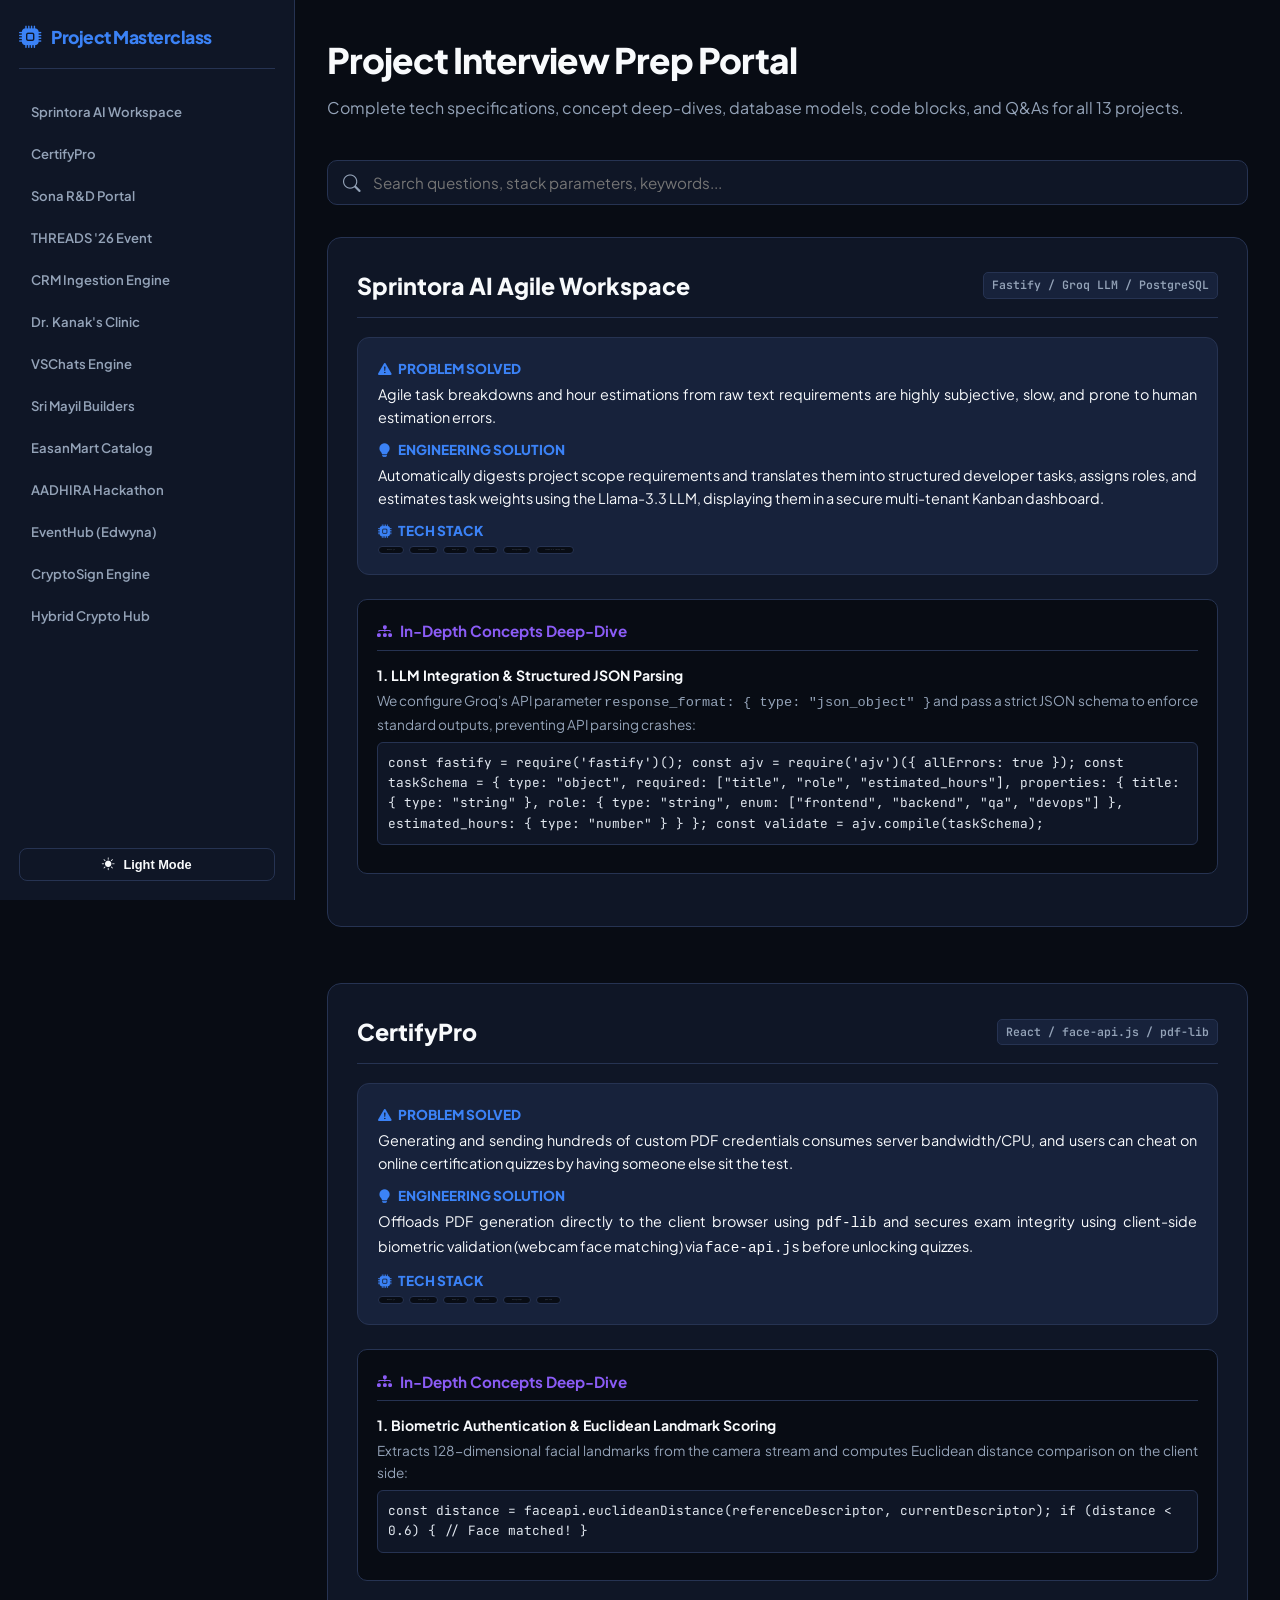
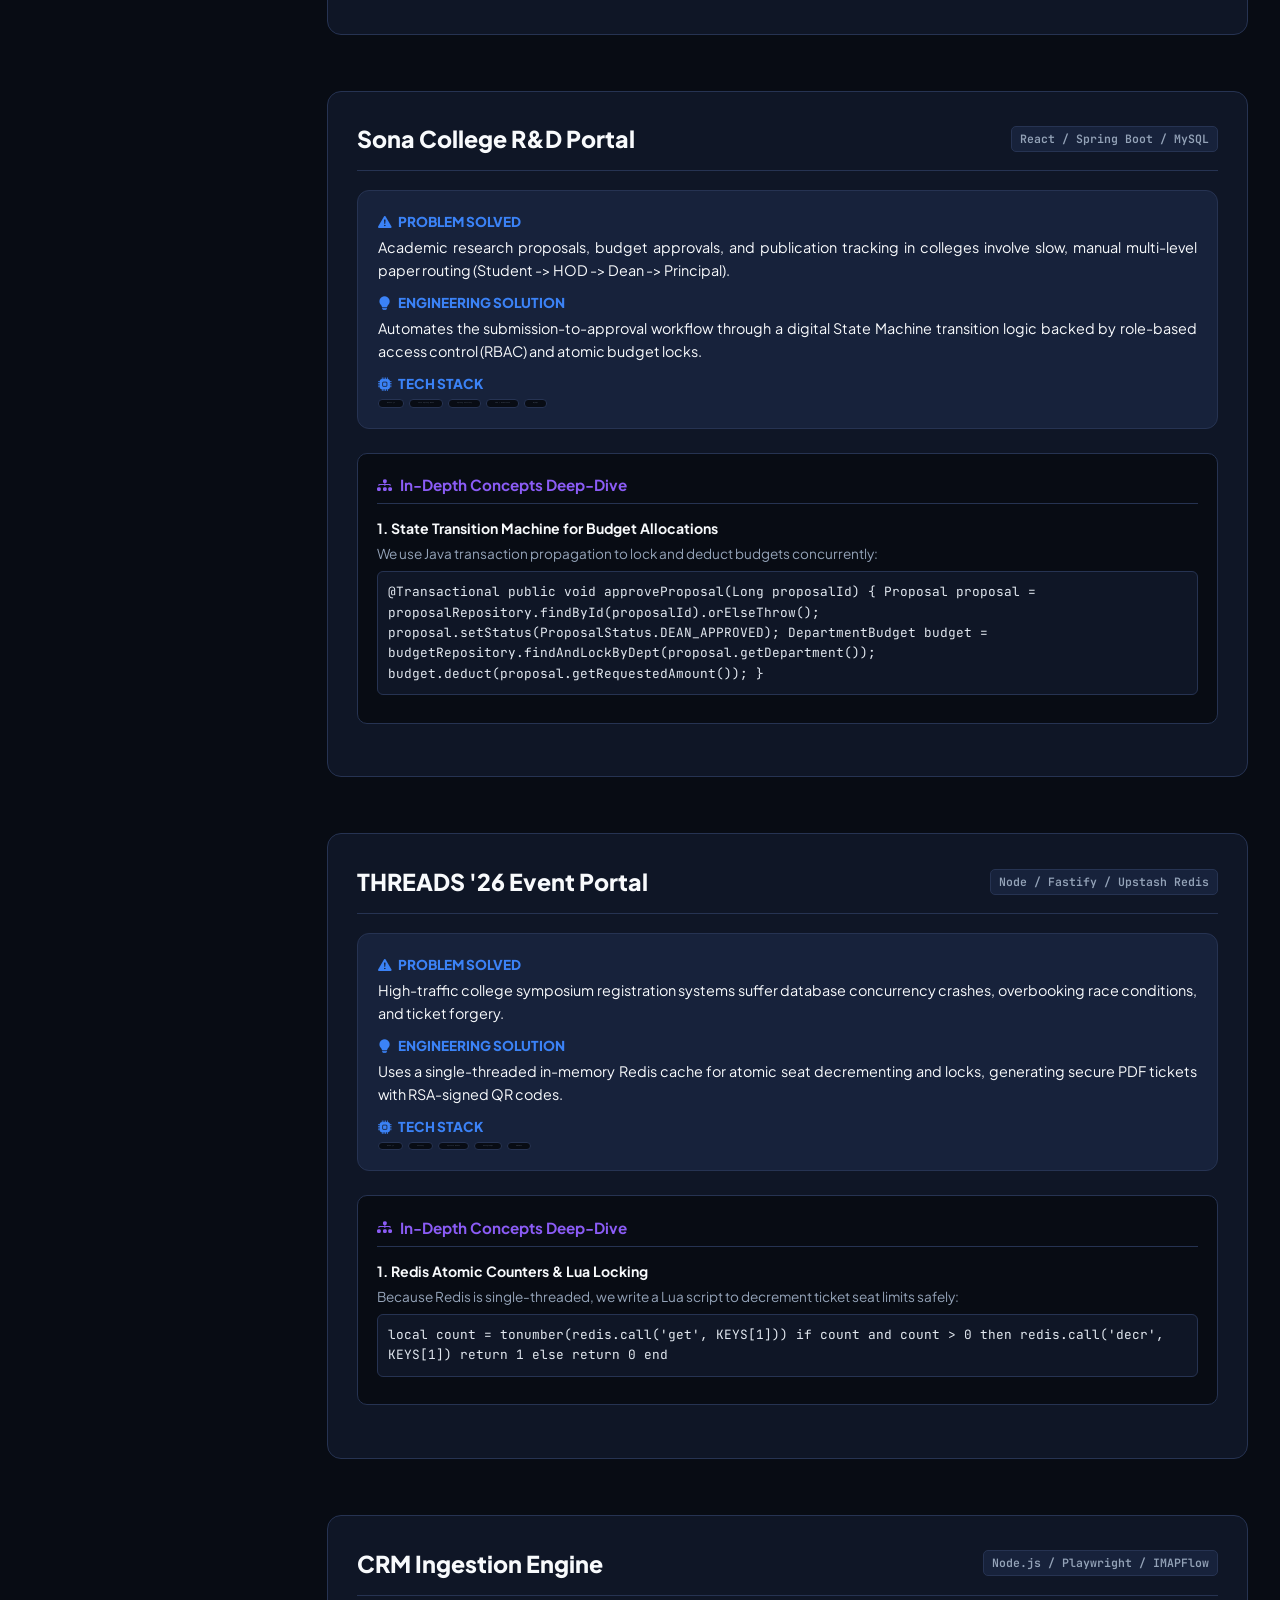
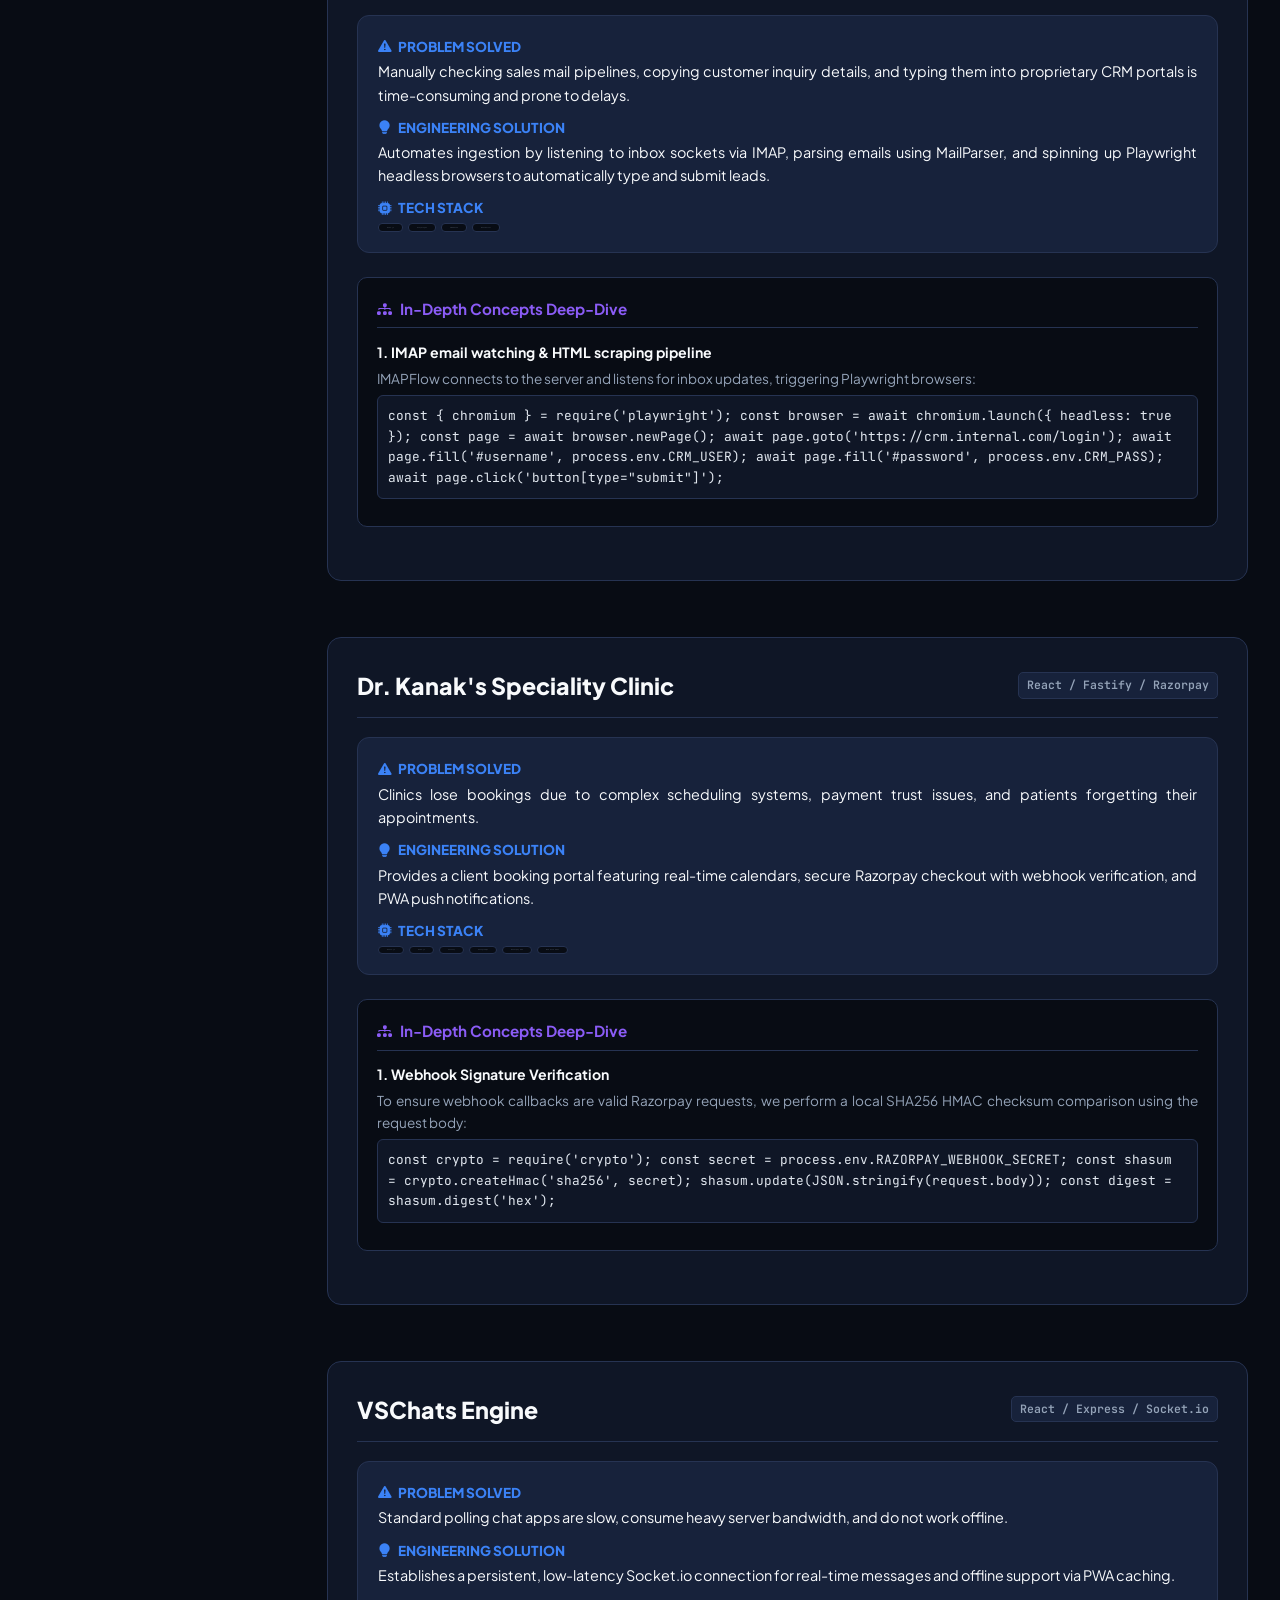
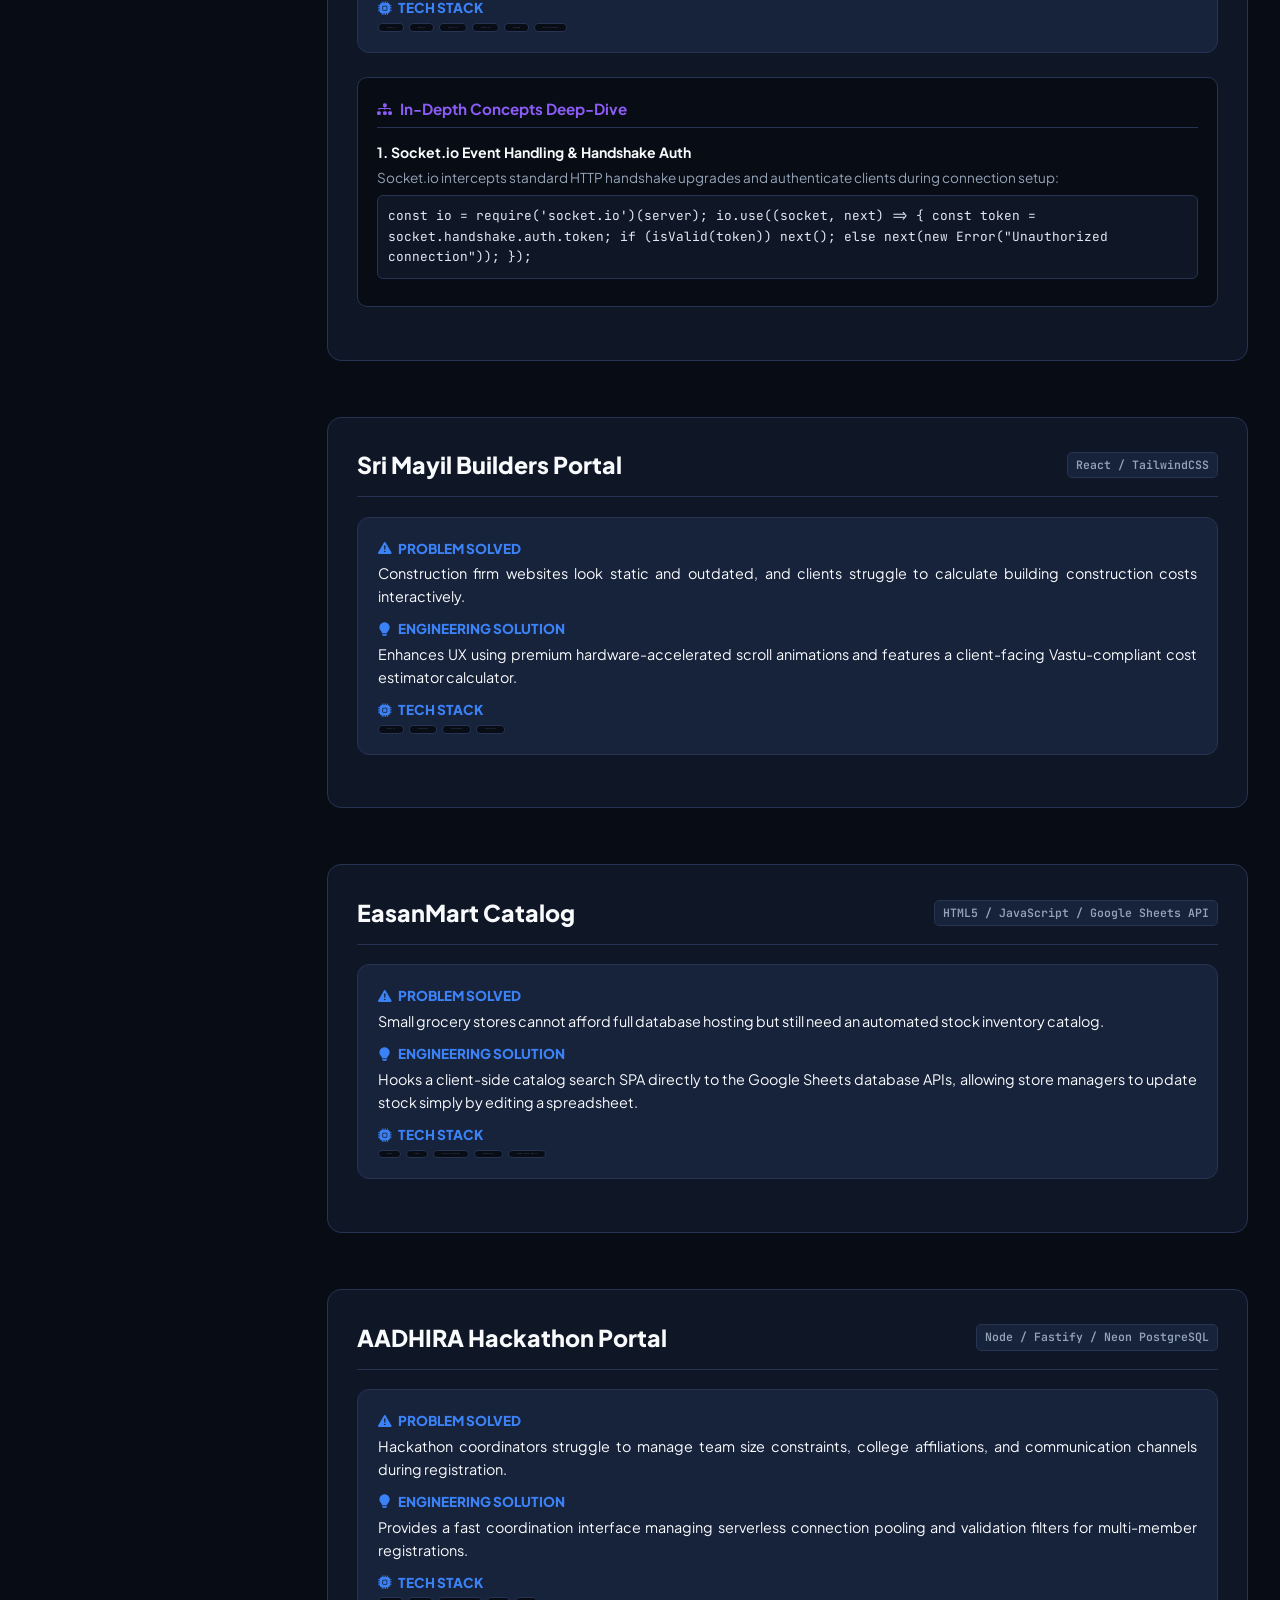
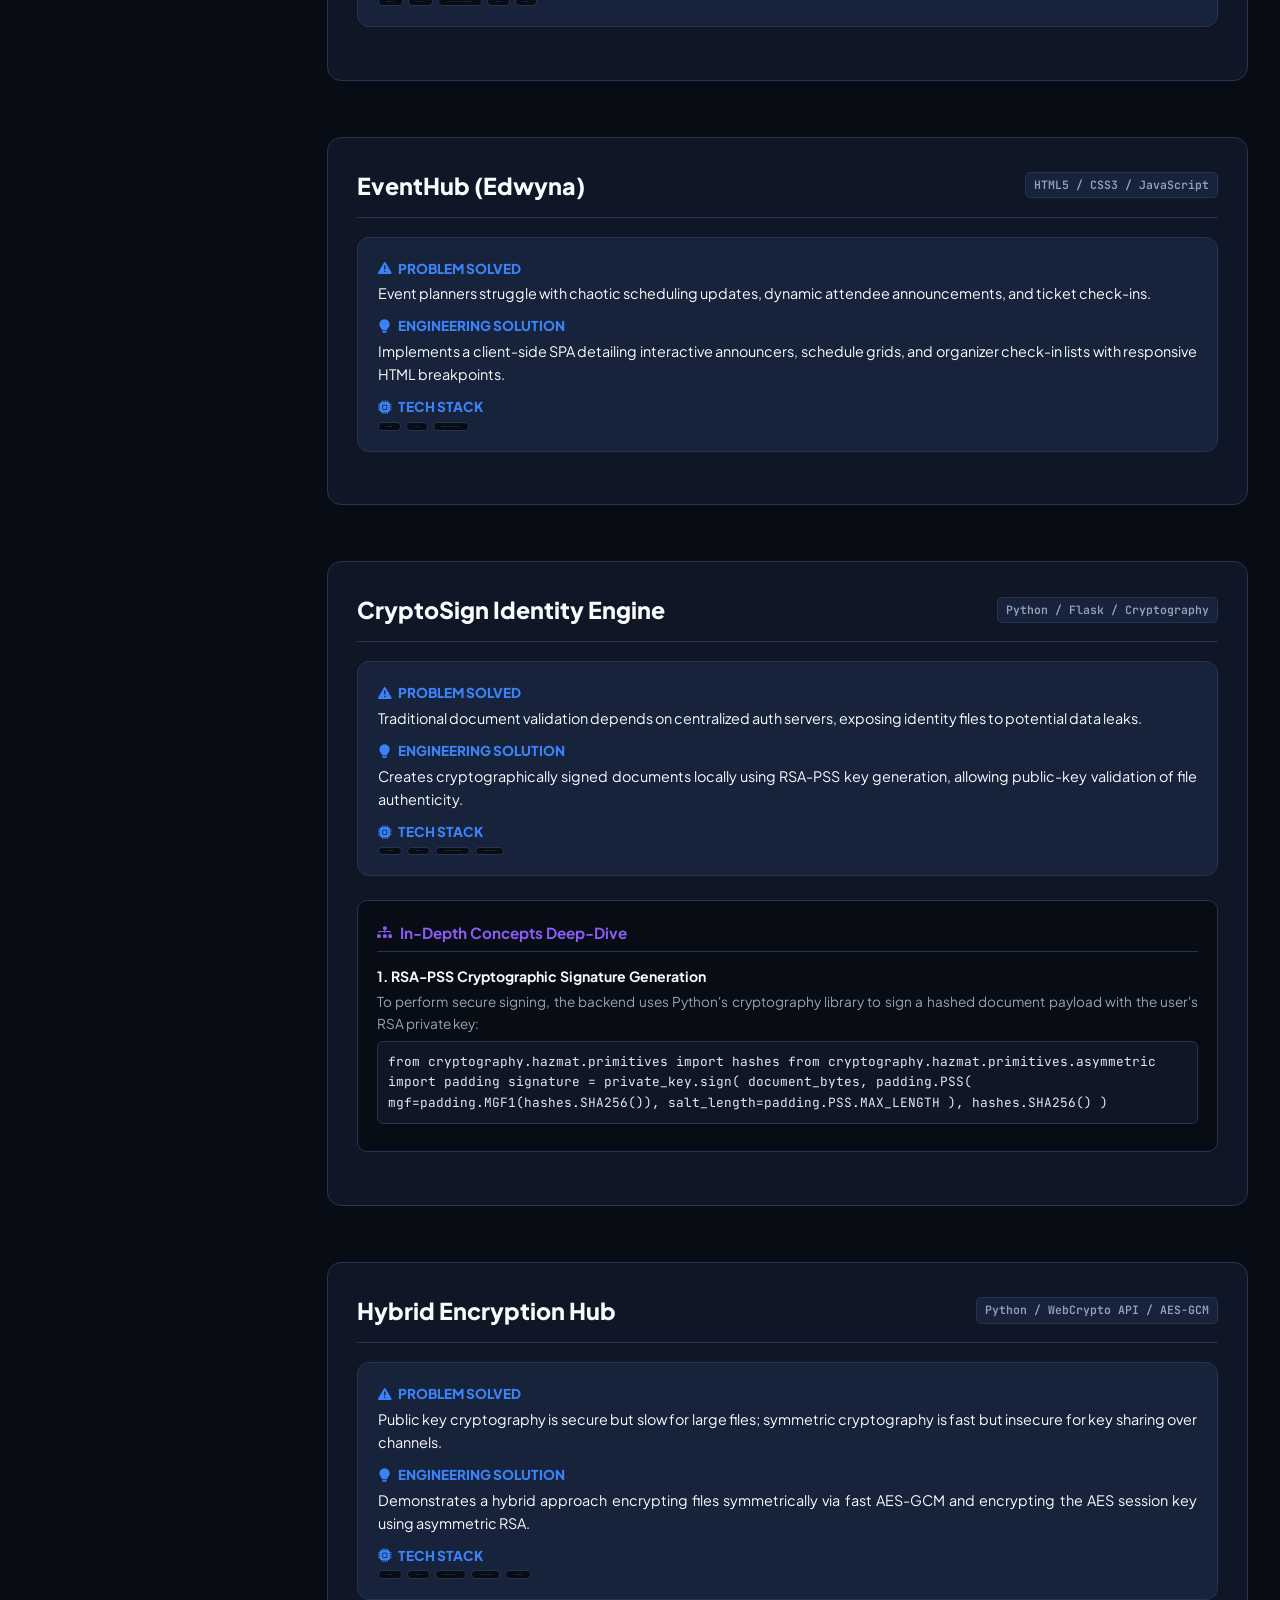
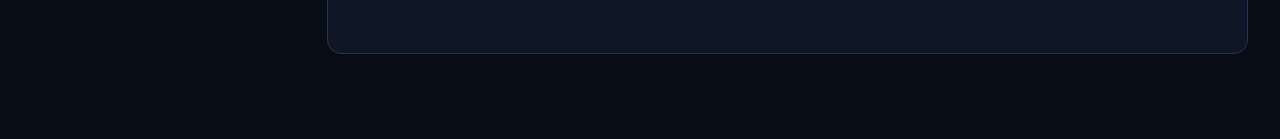
==== commit d4d71c87: "Remove GSAP animations" ====
--- a/interview_prep.html
+++ b/interview_prep.html
@@ -828,7 +828,7 @@
   <section id="smb" class="project-section">
     <div class="project-title-wrap">
       <h2 class="project-title">Sri Mayil Builders Portal</h2>
-      <span class="project-tag">React / GSAP / TailwindCSS</span>
+      <span class="project-tag">React / TailwindCSS</span>
     </div>
     
     <div class="overview-card">
@@ -838,13 +838,13 @@
       </div>
       <div class="overview-section" style="margin-top: 10px;">
         <div class="overview-label"><i class="bi bi-lightbulb-fill"></i> Engineering Solution</div>
-        <div class="overview-text">Enhances UX using premium hardware-accelerated GSAP scroll animations and features a client-facing Vastu-compliant cost estimator calculator.</div>
+        <div class="overview-text">Enhances UX using premium hardware-accelerated scroll animations and features a client-facing Vastu-compliant cost estimator calculator.</div>
       </div>
       <div class="overview-section" style="margin-top: 10px;">
         <div class="overview-label"><i class="bi bi-cpu-fill"></i> Tech Stack</div>
         <div class="tech-badges">
           <span class="tech-badge">React.js</span>
-          <span class="tech-badge">GSAP ScrollTrigger</span>
+          <span class="tech-badge">Animations</span>
           <span class="tech-badge">TailwindCSS</span>
           <span class="tech-badge">tsparticles</span>
         </div>
